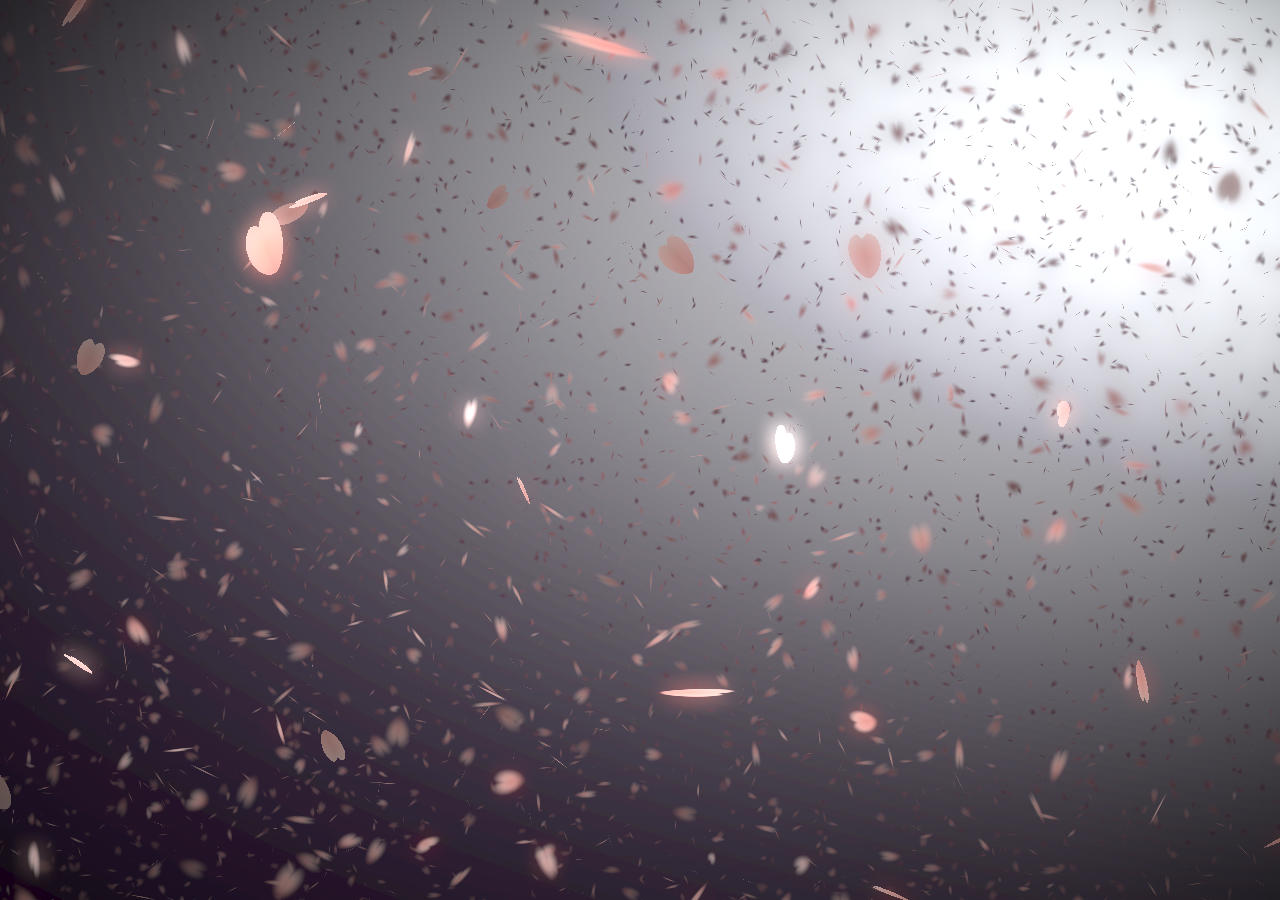
==== index.html @ 90382716 "Add files via upload" ====
<!DOCTYPE html><html><head><meta charset="utf-8"> 
  <title>残月引导页 - 我见云 心念你</title> 
  <meta name="description" content="那些暗潮汹涌的 见不得人的 无法诉之于口的才是我真正的生活|关键词：Suinian,Nianbroken"> 
  <meta http-equiv="content-language" content="zh-cn"> 
  <meta name="sogou_site_verification" content="rgnwSWoy6h"> 
  <link rel="shortcut icon" href="favicon.ico"> 
  <meta name="viewport" content="width=device-width, initial-scale=1, user-scalable=no"> 
  <link rel="stylesheet" href="css/main.css"> 
  <noscript> 
   <link rel="stylesheet" href="assets/css/noscript.css" /> 
  </noscript>
  <script>
(function(){
var el = document.createElement("script");
el.src = "https://sf1-scmcdn-tos.pstatp.com/goofy/ttzz/push.js?3846f0c304ef5ba1817ca3b258342c033d4d4550cb17d9e0633077dc90f34c9969f36dd6618d3cb6a237138e738e1fec1477cb16469bcbc8cbd5d5dc47b5e87a4332a3a32cfaf65052e08e6cdbac8463";
el.id = "ttzz";
var s = document.getElementsByTagName("script")[0];
s.parentNode.insertBefore(el, s);
})(window)
</script>
 </head> 
 <body class="is-preload"> 
  <!-- Wrapper --> 
  <div id="wrapper"> 
   <!-- Header --> 
   <header id="header"> 
    <div class="icon"> 
     <img src="img/icon-fa-gem.png" alt="残月引导页" title="残月个人引导页" class="logo"> 
    </div> 
    <div class="content"> 
     <div class="inner"> 
      <h1>残月引导页</h1> 
      <p>她只是途经我留下了星火&nbsp;而我却任凭它焚烧了我整个荒原</p>
     </div> 
    </div> 
    <nav> 
     <ul> 
      <li> <a target="_blank" href="/Tx">头像阁</a></li> 
      <li> <a target="_blank" href="/canyue">残月影视</a></li> 
      <li> <a target="_blank" href="/canyuejx">残月解析</a></li> 
      <li> <a target="_blank" href="/Yanhua">烟花模拟</a></li>
      <!--<li><a href="#elements">Elements</a></li>--> 
     </ul> 
    </nav> 
   </header> 
   <!-- Footer --> 
   <footer id="footer"> 
    <p class="copyright">您的IP：<script src="https://pv.sohu.com/cityjson?ie=utf-8"></script><script type="text/javascript">document.write(returnCitySN["cip"])</script></p> 
    <p class="copyright"><script>
		var mydate = new Date();
		document.writeln("Copyright&nbsp;&copy;&nbsp;2021 - "+mydate.getFullYear()+'&nbsp;残月引导页<br />All&nbsp;Rights&nbsp;Reserved');</script></p> 
	<p class="copyright">你在阳光下盛放 而我在阴郁的天空下自得其乐</p> 
    <p class="copyright"><script type="text/javascript">document.write(unescape("%3Cspan id='cnzz_stat_icon_1279894995'%3E%3C/span%3E%3Cscript src='https://s4.cnzz.com/z_stat.php%3Fid%3D1279894995' type='text/javascript'%3E%3C/script%3E"));</script></p>
    <p class="copyright"> <a target="_blank" href="https://qm.qq.com/cgi-bin/qm/qr?k=XfNLAc1YgfT_VcKbaPUrc5J4elTh4T1I&noverify=0"> <img src="img/qq.svg" width="30" alt="QQ" title="QQ">&nbsp;&nbsp;</a> <a target="_blank" href="1771245847@qq.com"> <img src="img/mail.svg" width="30" alt="Mail" title="Mail">&nbsp;&nbsp;</a> <a target="_blank" href="/img/wx.png"> <img src="img/money_receiving_QR_code.svg" width="30" alt="给我打钱" title="给我打钱">&nbsp;&nbsp;</a> <a target="_blank" href="https://github.com/1771245847"> <img src="img/github.svg" width="30" alt="Github" title="Github">&nbsp;&nbsp;</a></a> </p> 
   </footer> 
  </div> 
  <canvas id="sakura" style="z-index: 2;
    position: fixed;
    left: 0;
    top: 0;
    height: 100vh;
    width: 100vw;"> 
  </canvas> 
  <!-- BG --> 
  <!-- <div id="bg"> --> 
  <!-- Scripts --> 
  <script src="js/jquery.min.js"></script> 
  <script src="js/browser.min.js"></script> 
  <script src="js/breakpoints.min.js"></script> 
  <script src="js/util.js"></script> 
  <script src="js/main.js"></script> 
  <style>canvas { padding:0; margin:0; }</style> 
  <!-- sakura shader --> 
  <script id="sakura_point_vsh" type="x-shader/x_vertex">
uniform mat4 uProjection;
uniform mat4 uModelview;
uniform vec3 uResolution;
uniform vec3 uOffset;
uniform vec3 uDOF;  //x:focus distance, y:focus radius, z:max radius
uniform vec3 uFade; //x:start distance, y:half distance, z:near fade start

attribute vec3 aPosition;
attribute vec3 aEuler;
attribute vec2 aMisc; //x:size, y:fade

varying vec3 pposition;
varying float psize;
varying float palpha;
varying float pdist;

//varying mat3 rotMat;
varying vec3 normX;
varying vec3 normY;
varying vec3 normZ;
varying vec3 normal;

varying float diffuse;
varying float specular;
varying float rstop;
varying float distancefade;

void main(void) {
    // Projection is based on vertical angle
    vec4 pos = uModelview * vec4(aPosition + uOffset, 1.0);
    gl_Position = uProjection * pos;
    gl_PointSize = aMisc.x * uProjection[1][1] / -pos.z * uResolution.y * 0.5;
    
    pposition = pos.xyz;
    psize = aMisc.x;
    pdist = length(pos.xyz);
    palpha = smoothstep(0.0, 1.0, (pdist - 0.1) / uFade.z);
    
    vec3 elrsn = sin(aEuler);
    vec3 elrcs = cos(aEuler);
    mat3 rotx = mat3(
        1.0, 0.0, 0.0,
        0.0, elrcs.x, elrsn.x,
        0.0, -elrsn.x, elrcs.x
    );
    mat3 roty = mat3(
        elrcs.y, 0.0, -elrsn.y,
        0.0, 1.0, 0.0,
        elrsn.y, 0.0, elrcs.y
    );
    mat3 rotz = mat3(
        elrcs.z, elrsn.z, 0.0, 
        -elrsn.z, elrcs.z, 0.0,
        0.0, 0.0, 1.0
    );
    mat3 rotmat = rotx * roty * rotz;
    normal = rotmat[2];
    
    mat3 trrotm = mat3(
        rotmat[0][0], rotmat[1][0], rotmat[2][0],
        rotmat[0][1], rotmat[1][1], rotmat[2][1],
        rotmat[0][2], rotmat[1][2], rotmat[2][2]
    );
    normX = trrotm[0];
    normY = trrotm[1];
    normZ = trrotm[2];
    
    const vec3 lit = vec3(0.6917144638660746, 0.6917144638660746, -0.20751433915982237);
    
    float tmpdfs = dot(lit, normal);
    if(tmpdfs < 0.0) {
        normal = -normal;
        tmpdfs = dot(lit, normal);
    }
    diffuse = 0.4 + tmpdfs;
    
    vec3 eyev = normalize(-pos.xyz);
    if(dot(eyev, normal) > 0.0) {
        vec3 hv = normalize(eyev + lit);
        specular = pow(max(dot(hv, normal), 0.0), 20.0);
    }
    else {
        specular = 0.0;
    }
    
    rstop = clamp((abs(pdist - uDOF.x) - uDOF.y) / uDOF.z, 0.0, 1.0);
    rstop = pow(rstop, 0.5);
    //-0.69315 = ln(0.5)
    distancefade = min(1.0, exp((uFade.x - pdist) * 0.69315 / uFade.y));
}
</script> 
  <script id="sakura_point_fsh" type="x-shader/x_fragment">
#ifdef GL_ES
//precision mediump float;
precision highp float;
#endif

uniform vec3 uDOF;  //x:focus distance, y:focus radius, z:max radius
uniform vec3 uFade; //x:start distance, y:half distance, z:near fade start

const vec3 fadeCol = vec3(0.08, 0.03, 0.06);

varying vec3 pposition;
varying float psize;
varying float palpha;
varying float pdist;

//varying mat3 rotMat;
varying vec3 normX;
varying vec3 normY;
varying vec3 normZ;
varying vec3 normal;

varying float diffuse;
varying float specular;
varying float rstop;
varying float distancefade;

float ellipse(vec2 p, vec2 o, vec2 r) {
    vec2 lp = (p - o) / r;
    return length(lp) - 1.0;
}

void main(void) {
    vec3 p = vec3(gl_PointCoord - vec2(0.5, 0.5), 0.0) * 2.0;
    vec3 d = vec3(0.0, 0.0, -1.0);
    float nd = normZ.z; //dot(-normZ, d);
    if(abs(nd) < 0.0001) discard;
    
    float np = dot(normZ, p);
    vec3 tp = p + d * np / nd;
    vec2 coord = vec2(dot(normX, tp), dot(normY, tp));
    
    //angle = 15 degree
    const float flwrsn = 0.258819045102521;
    const float flwrcs = 0.965925826289068;
    mat2 flwrm = mat2(flwrcs, -flwrsn, flwrsn, flwrcs);
    vec2 flwrp = vec2(abs(coord.x), coord.y) * flwrm;
    
    float r;
    if(flwrp.x < 0.0) {
        r = ellipse(flwrp, vec2(0.065, 0.024) * 0.5, vec2(0.36, 0.96) * 0.5);
    }
    else {
        r = ellipse(flwrp, vec2(0.065, 0.024) * 0.5, vec2(0.58, 0.96) * 0.5);
    }
    
    if(r > rstop) discard;
    
    vec3 col = mix(vec3(1.0, 0.8, 0.75), vec3(1.0, 0.9, 0.87), r);
    float grady = mix(0.0, 1.0, pow(coord.y * 0.5 + 0.5, 0.35));
    col *= vec3(1.0, grady, grady);
    col *= mix(0.8, 1.0, pow(abs(coord.x), 0.3));
    col = col * diffuse + specular;
    
    col = mix(fadeCol, col, distancefade);
    
    float alpha = (rstop > 0.001)? (0.5 - r / (rstop * 2.0)) : 1.0;
    alpha = smoothstep(0.0, 1.0, alpha) * palpha;
    
    gl_FragColor = vec4(col * 0.5, alpha);
}
</script> 
  <!-- effects --> 
  <script id="fx_common_vsh" type="x-shader/x_vertex">
uniform vec3 uResolution;
attribute vec2 aPosition;

varying vec2 texCoord;
varying vec2 screenCoord;

void main(void) {
    gl_Position = vec4(aPosition, 0.0, 1.0);
    texCoord = aPosition.xy * 0.5 + vec2(0.5, 0.5);
    screenCoord = aPosition.xy * vec2(uResolution.z, 1.0);
}
</script> 
  <script id="bg_fsh" type="x-shader/x_fragment">
#ifdef GL_ES
//precision mediump float;
precision highp float;
#endif

uniform vec2 uTimes;

varying vec2 texCoord;
varying vec2 screenCoord;

void main(void) {
    vec3 col;
    float c;
    vec2 tmpv = texCoord * vec2(0.8, 1.0) - vec2(0.95, 1.0);
    c = exp(-pow(length(tmpv) * 1.8, 2.0));
    col = mix(vec3(0.02, 0.0, 0.03), vec3(0.96, 0.98, 1.0) * 1.5, c);
    gl_FragColor = vec4(col * 0.5, 1.0);
}
</script> 
  <script id="fx_brightbuf_fsh" type="x-shader/x_fragment">
#ifdef GL_ES
//precision mediump float;
precision highp float;
#endif
uniform sampler2D uSrc;
uniform vec2 uDelta;

varying vec2 texCoord;
varying vec2 screenCoord;

void main(void) {
    vec4 col = texture2D(uSrc, texCoord);
    gl_FragColor = vec4(col.rgb * 2.0 - vec3(0.5), 1.0);
}
</script> 
  <script id="fx_dirblur_r4_fsh" type="x-shader/x_fragment">
#ifdef GL_ES
//precision mediump float;
precision highp float;
#endif
uniform sampler2D uSrc;
uniform vec2 uDelta;
uniform vec4 uBlurDir; //dir(x, y), stride(z, w)

varying vec2 texCoord;
varying vec2 screenCoord;

void main(void) {
    vec4 col = texture2D(uSrc, texCoord);
    col = col + texture2D(uSrc, texCoord + uBlurDir.xy * uDelta);
    col = col + texture2D(uSrc, texCoord - uBlurDir.xy * uDelta);
    col = col + texture2D(uSrc, texCoord + (uBlurDir.xy + uBlurDir.zw) * uDelta);
    col = col + texture2D(uSrc, texCoord - (uBlurDir.xy + uBlurDir.zw) * uDelta);
    gl_FragColor = col / 5.0;
}
</script> 
  <!-- effect fragment shader template --> 
  <script id="fx_common_fsh" type="x-shader/x_fragment">
#ifdef GL_ES
//precision mediump float;
precision highp float;
#endif
uniform sampler2D uSrc;
uniform vec2 uDelta;

varying vec2 texCoord;
varying vec2 screenCoord;

void main(void) {
    gl_FragColor = texture2D(uSrc, texCoord);
}
</script> 
  <!-- post processing --> 
  <script id="pp_final_vsh" type="x-shader/x_vertex">
uniform vec3 uResolution;
attribute vec2 aPosition;
varying vec2 texCoord;
varying vec2 screenCoord;
void main(void) {
    gl_Position = vec4(aPosition, 0.0, 1.0);
    texCoord = aPosition.xy * 0.5 + vec2(0.5, 0.5);
    screenCoord = aPosition.xy * vec2(uResolution.z, 1.0);
}
</script> 
  <script id="pp_final_fsh" type="x-shader/x_fragment">
#ifdef GL_ES
//precision mediump float;
precision highp float;
#endif
uniform sampler2D uSrc;
uniform sampler2D uBloom;
uniform vec2 uDelta;
varying vec2 texCoord;
varying vec2 screenCoord;
void main(void) {
    vec4 srccol = texture2D(uSrc, texCoord) * 2.0;
    vec4 bloomcol = texture2D(uBloom, texCoord);
    vec4 col;
    col = srccol + bloomcol * (vec4(1.0) + srccol);
    col *= smoothstep(1.0, 0.0, pow(length((texCoord - vec2(0.5)) * 2.0), 1.2) * 0.5);
    col = pow(col, vec4(0.45454545454545)); //(1.0 / 2.2)
    
    gl_FragColor = vec4(col.rgb, 1.0);
    gl_FragColor.a = 1.0;
}
</script> 
  <script>
// Utilities
var Vector3 = {};
var Matrix44 = {};
Vector3.create = function(x, y, z) {
    return {'x':x, 'y':y, 'z':z};
};
Vector3.dot = function (v0, v1) {
    return v0.x * v1.x + v0.y * v1.y + v0.z * v1.z;
};
Vector3.cross = function (v, v0, v1) {
    v.x = v0.y * v1.z - v0.z * v1.y;
    v.y = v0.z * v1.x - v0.x * v1.z;
    v.z = v0.x * v1.y - v0.y * v1.x;
};
Vector3.normalize = function (v) {
    var l = v.x * v.x + v.y * v.y + v.z * v.z;
    if(l > 0.00001) {
        l = 1.0 / Math.sqrt(l);
        v.x *= l;
        v.y *= l;
        v.z *= l;
    }
};
Vector3.arrayForm = function(v) {
    if(v.array) {
        v.array[0] = v.x;
        v.array[1] = v.y;
        v.array[2] = v.z;
    }
    else {
        v.array = new Float32Array([v.x, v.y, v.z]);
    }
    return v.array;
};
Matrix44.createIdentity = function () {
    return new Float32Array([1.0, 0.0, 0.0, 0.0, 0.0, 1.0, 0.0, 0.0, 0.0, 0.0, 1.0, 0.0, 0.0, 0.0, 0.0, 1.0]);
};
Matrix44.loadProjection = function (m, aspect, vdeg, near, far) {
    var h = near * Math.tan(vdeg * Math.PI / 180.0 * 0.5) * 2.0;
    var w = h * aspect;
    
    m[0] = 2.0 * near / w;
    m[1] = 0.0;
    m[2] = 0.0;
    m[3] = 0.0;
    
    m[4] = 0.0;
    m[5] = 2.0 * near / h;
    m[6] = 0.0;
    m[7] = 0.0;
    
    m[8] = 0.0;
    m[9] = 0.0;
    m[10] = -(far + near) / (far - near);
    m[11] = -1.0;
    
    m[12] = 0.0;
    m[13] = 0.0;
    m[14] = -2.0 * far * near / (far - near);
    m[15] = 0.0;
};
Matrix44.loadLookAt = function (m, vpos, vlook, vup) {
    var frontv = Vector3.create(vpos.x - vlook.x, vpos.y - vlook.y, vpos.z - vlook.z);
    Vector3.normalize(frontv);
    var sidev = Vector3.create(1.0, 0.0, 0.0);
    Vector3.cross(sidev, vup, frontv);
    Vector3.normalize(sidev);
    var topv = Vector3.create(1.0, 0.0, 0.0);
    Vector3.cross(topv, frontv, sidev);
    Vector3.normalize(topv);
    
    m[0] = sidev.x;
    m[1] = topv.x;
    m[2] = frontv.x;
    m[3] = 0.0;
    
    m[4] = sidev.y;
    m[5] = topv.y;
    m[6] = frontv.y;
    m[7] = 0.0;
    
    m[8] = sidev.z;
    m[9] = topv.z;
    m[10] = frontv.z;
    m[11] = 0.0;
    
    m[12] = -(vpos.x * m[0] + vpos.y * m[4] + vpos.z * m[8]);
    m[13] = -(vpos.x * m[1] + vpos.y * m[5] + vpos.z * m[9]);
    m[14] = -(vpos.x * m[2] + vpos.y * m[6] + vpos.z * m[10]);
    m[15] = 1.0;
};

//
var timeInfo = {
    'start':0, 'prev':0, // Date
    'delta':0, 'elapsed':0 // Number(sec)
};

//
var gl;
var renderSpec = {
    'width':0,
    'height':0,
    'aspect':1,
    'array':new Float32Array(3),
    'halfWidth':0,
    'halfHeight':0,
    'halfArray':new Float32Array(3)
    // and some render targets. see setViewport()
};
renderSpec.setSize = function(w, h) {
    renderSpec.width = w;
    renderSpec.height = h;
    renderSpec.aspect = renderSpec.width / renderSpec.height;
    renderSpec.array[0] = renderSpec.width;
    renderSpec.array[1] = renderSpec.height;
    renderSpec.array[2] = renderSpec.aspect;
    
    renderSpec.halfWidth = Math.floor(w / 2);
    renderSpec.halfHeight = Math.floor(h / 2);
    renderSpec.halfArray[0] = renderSpec.halfWidth;
    renderSpec.halfArray[1] = renderSpec.halfHeight;
    renderSpec.halfArray[2] = renderSpec.halfWidth / renderSpec.halfHeight;
};

function deleteRenderTarget(rt) {
    gl.deleteFramebuffer(rt.frameBuffer);
    gl.deleteRenderbuffer(rt.renderBuffer);
    gl.deleteTexture(rt.texture);
}

function createRenderTarget(w, h) {
    var ret = {
        'width':w,
        'height':h,
        'sizeArray':new Float32Array([w, h, w / h]),
        'dtxArray':new Float32Array([1.0 / w, 1.0 / h])
    };
    ret.frameBuffer = gl.createFramebuffer();
    ret.renderBuffer = gl.createRenderbuffer();
    ret.texture = gl.createTexture();
    
    gl.bindTexture(gl.TEXTURE_2D, ret.texture);
    gl.texImage2D(gl.TEXTURE_2D, 0, gl.RGBA, w, h, 0, gl.RGBA, gl.UNSIGNED_BYTE, null);
    gl.texParameteri(gl.TEXTURE_2D, gl.TEXTURE_WRAP_S, gl.CLAMP_TO_EDGE);
    gl.texParameteri(gl.TEXTURE_2D, gl.TEXTURE_WRAP_T, gl.CLAMP_TO_EDGE);
    gl.texParameteri(gl.TEXTURE_2D, gl.TEXTURE_MAG_FILTER, gl.LINEAR);
    gl.texParameteri(gl.TEXTURE_2D, gl.TEXTURE_MIN_FILTER, gl.LINEAR);
    
    gl.bindFramebuffer(gl.FRAMEBUFFER, ret.frameBuffer);
    gl.framebufferTexture2D(gl.FRAMEBUFFER, gl.COLOR_ATTACHMENT0, gl.TEXTURE_2D, ret.texture, 0);
    
    gl.bindRenderbuffer(gl.RENDERBUFFER, ret.renderBuffer);
    gl.renderbufferStorage(gl.RENDERBUFFER, gl.DEPTH_COMPONENT16, w, h);
    gl.framebufferRenderbuffer(gl.FRAMEBUFFER, gl.DEPTH_ATTACHMENT, gl.RENDERBUFFER, ret.renderBuffer);
    
    gl.bindTexture(gl.TEXTURE_2D, null);
    gl.bindRenderbuffer(gl.RENDERBUFFER, null);
    gl.bindFramebuffer(gl.FRAMEBUFFER, null);
    
    return ret;
}

function compileShader(shtype, shsrc) {
	var retsh = gl.createShader(shtype);
	
	gl.shaderSource(retsh, shsrc);
	gl.compileShader(retsh);
	
	if(!gl.getShaderParameter(retsh, gl.COMPILE_STATUS)) {
		var errlog = gl.getShaderInfoLog(retsh);
		gl.deleteShader(retsh);
		console.error(errlog);
		return null;
	}
	return retsh;
}

function createShader(vtxsrc, frgsrc, uniformlist, attrlist) {
    var vsh = compileShader(gl.VERTEX_SHADER, vtxsrc);
    var fsh = compileShader(gl.FRAGMENT_SHADER, frgsrc);
    
    if(vsh == null || fsh == null) {
        return null;
    }
    
    var prog = gl.createProgram();
    gl.attachShader(prog, vsh);
    gl.attachShader(prog, fsh);
    
    gl.deleteShader(vsh);
    gl.deleteShader(fsh);
    
    gl.linkProgram(prog);
    if (!gl.getProgramParameter(prog, gl.LINK_STATUS)) {
        var errlog = gl.getProgramInfoLog(prog);
        console.error(errlog);
        return null;
    }
    
    if(uniformlist) {
        prog.uniforms = {};
        for(var i = 0; i < uniformlist.length; i++) {
            prog.uniforms[uniformlist[i]] = gl.getUniformLocation(prog, uniformlist[i]);
        }
    }
    
    if(attrlist) {
        prog.attributes = {};
        for(var i = 0; i < attrlist.length; i++) {
            var attr = attrlist[i];
            prog.attributes[attr] = gl.getAttribLocation(prog, attr);
        }
    }
    
    return prog;
}

function useShader(prog) {
    gl.useProgram(prog);
    for(var attr in prog.attributes) {
        gl.enableVertexAttribArray(prog.attributes[attr]);;
    }
}

function unuseShader(prog) {
    for(var attr in prog.attributes) {
        gl.disableVertexAttribArray(prog.attributes[attr]);;
    }
    gl.useProgram(null);
}

/////
var projection = {
    'angle':60,
    'nearfar':new Float32Array([0.1, 100.0]),
    'matrix':Matrix44.createIdentity()
};
var camera = {
    'position':Vector3.create(0, 0, 100),
    'lookat':Vector3.create(0, 0, 0),
    'up':Vector3.create(0, 1, 0),
    'dof':Vector3.create(10.0, 4.0, 8.0),
    'matrix':Matrix44.createIdentity()
};

var pointFlower = {};
var meshFlower = {};
var sceneStandBy = false;

var BlossomParticle = function () {
    this.velocity = new Array(3);
    this.rotation = new Array(3);
    this.position = new Array(3);
    this.euler = new Array(3);
    this.size = 1.0;
    this.alpha = 1.0;
    this.zkey = 0.0;
};

BlossomParticle.prototype.setVelocity = function (vx, vy, vz) {
    this.velocity[0] = vx;
    this.velocity[1] = vy;
    this.velocity[2] = vz;
};

BlossomParticle.prototype.setRotation = function (rx, ry, rz) {
    this.rotation[0] = rx;
    this.rotation[1] = ry;
    this.rotation[2] = rz;
};

BlossomParticle.prototype.setPosition = function (nx, ny, nz) {
    this.position[0] = nx;
    this.position[1] = ny;
    this.position[2] = nz;
};

BlossomParticle.prototype.setEulerAngles = function (rx, ry, rz) {
    this.euler[0] = rx;
    this.euler[1] = ry;
    this.euler[2] = rz;
};

BlossomParticle.prototype.setSize = function (s) {
    this.size = s;
};

BlossomParticle.prototype.update = function (dt, et) {
    this.position[0] += this.velocity[0] * dt;
    this.position[1] += this.velocity[1] * dt;
    this.position[2] += this.velocity[2] * dt;
    
    this.euler[0] += this.rotation[0] * dt;
    this.euler[1] += this.rotation[1] * dt;
    this.euler[2] += this.rotation[2] * dt;
};

function createPointFlowers() {
    // get point sizes
    var prm = gl.getParameter(gl.ALIASED_POINT_SIZE_RANGE);
    renderSpec.pointSize = {'min':prm[0], 'max':prm[1]};
    
    var vtxsrc = document.getElementById("sakura_point_vsh").textContent;
    var frgsrc = document.getElementById("sakura_point_fsh").textContent;
    
    pointFlower.program = createShader(
        vtxsrc, frgsrc,
        ['uProjection', 'uModelview', 'uResolution', 'uOffset', 'uDOF', 'uFade'],
        ['aPosition', 'aEuler', 'aMisc']
    );
    
    useShader(pointFlower.program);
    pointFlower.offset = new Float32Array([0.0, 0.0, 0.0]);
    pointFlower.fader = Vector3.create(0.0, 10.0, 0.0);
    
    // paramerters: velocity[3], rotate[3]
    pointFlower.numFlowers = 1600;
    pointFlower.particles = new Array(pointFlower.numFlowers);
    // vertex attributes {position[3], euler_xyz[3], size[1]}
    pointFlower.dataArray = new Float32Array(pointFlower.numFlowers * (3 + 3 + 2));
    pointFlower.positionArrayOffset = 0;
    pointFlower.eulerArrayOffset = pointFlower.numFlowers * 3;
    pointFlower.miscArrayOffset = pointFlower.numFlowers * 6;
    
    pointFlower.buffer = gl.createBuffer();
    gl.bindBuffer(gl.ARRAY_BUFFER, pointFlower.buffer);
    gl.bufferData(gl.ARRAY_BUFFER, pointFlower.dataArray, gl.DYNAMIC_DRAW);
    gl.bindBuffer(gl.ARRAY_BUFFER, null);
    
    unuseShader(pointFlower.program);
    
    for(var i = 0; i < pointFlower.numFlowers; i++) {
        pointFlower.particles[i] = new BlossomParticle();
    }
}

function initPointFlowers() {
    //area
    pointFlower.area = Vector3.create(20.0, 20.0, 20.0);
    pointFlower.area.x = pointFlower.area.y * renderSpec.aspect;
    
    pointFlower.fader.x = 10.0; //env fade start
    pointFlower.fader.y = pointFlower.area.z; //env fade half
    pointFlower.fader.z = 0.1;  //near fade start
    
    //particles
    var PI2 = Math.PI * 2.0;
    var tmpv3 = Vector3.create(0, 0, 0);
    var tmpv = 0;
    var symmetryrand = function() {return (Math.random() * 2.0 - 1.0);};
    for(var i = 0; i < pointFlower.numFlowers; i++) {
        var tmpprtcl = pointFlower.particles[i];
        
        //velocity
        tmpv3.x = symmetryrand() * 0.3 + 0.8;
        tmpv3.y = symmetryrand() * 0.2 - 1.0;
        tmpv3.z = symmetryrand() * 0.3 + 0.5;
        Vector3.normalize(tmpv3);
        tmpv = 2.0 + Math.random() * 1.0;
        tmpprtcl.setVelocity(tmpv3.x * tmpv, tmpv3.y * tmpv, tmpv3.z * tmpv);
        
        //rotation
        tmpprtcl.setRotation(
            symmetryrand() * PI2 * 0.5,
            symmetryrand() * PI2 * 0.5,
            symmetryrand() * PI2 * 0.5
        );
        
        //position
        tmpprtcl.setPosition(
            symmetryrand() * pointFlower.area.x,
            symmetryrand() * pointFlower.area.y,
            symmetryrand() * pointFlower.area.z
        );
        
        //euler
        tmpprtcl.setEulerAngles(
            Math.random() * Math.PI * 2.0,
            Math.random() * Math.PI * 2.0,
            Math.random() * Math.PI * 2.0
        );
        
        //size
        tmpprtcl.setSize(0.9 + Math.random() * 0.1);
    }
}

function renderPointFlowers() {
    //update
    var PI2 = Math.PI * 2.0;
    var limit = [pointFlower.area.x, pointFlower.area.y, pointFlower.area.z];
    var repeatPos = function (prt, cmp, limit) {
        if(Math.abs(prt.position[cmp]) - prt.size * 0.5 > limit) {
            //out of area
            if(prt.position[cmp] > 0) {
                prt.position[cmp] -= limit * 2.0;
            }
            else {
                prt.position[cmp] += limit * 2.0;
            }
        }
    };
    var repeatEuler = function (prt, cmp) {
        prt.euler[cmp] = prt.euler[cmp] % PI2;
        if(prt.euler[cmp] < 0.0) {
            prt.euler[cmp] += PI2;
        }
    };
    
    for(var i = 0; i < pointFlower.numFlowers; i++) {
        var prtcl = pointFlower.particles[i];
        prtcl.update(timeInfo.delta, timeInfo.elapsed);
        repeatPos(prtcl, 0, pointFlower.area.x);
        repeatPos(prtcl, 1, pointFlower.area.y);
        repeatPos(prtcl, 2, pointFlower.area.z);
        repeatEuler(prtcl, 0);
        repeatEuler(prtcl, 1);
        repeatEuler(prtcl, 2);
        
        prtcl.alpha = 1.0;//(pointFlower.area.z - prtcl.position[2]) * 0.5;
        
        prtcl.zkey = (camera.matrix[2] * prtcl.position[0]
                    + camera.matrix[6] * prtcl.position[1]
                    + camera.matrix[10] * prtcl.position[2]
                    + camera.matrix[14]);
    }
    
    // sort
    pointFlower.particles.sort(function(p0, p1){return p0.zkey - p1.zkey;});
    
    // update data
    var ipos = pointFlower.positionArrayOffset;
    var ieuler = pointFlower.eulerArrayOffset;
    var imisc = pointFlower.miscArrayOffset;
    for(var i = 0; i < pointFlower.numFlowers; i++) {
        var prtcl = pointFlower.particles[i];
        pointFlower.dataArray[ipos] = prtcl.position[0];
        pointFlower.dataArray[ipos + 1] = prtcl.position[1];
        pointFlower.dataArray[ipos + 2] = prtcl.position[2];
        ipos += 3;
        pointFlower.dataArray[ieuler] = prtcl.euler[0];
        pointFlower.dataArray[ieuler + 1] = prtcl.euler[1];
        pointFlower.dataArray[ieuler + 2] = prtcl.euler[2];
        ieuler += 3;
        pointFlower.dataArray[imisc] = prtcl.size;
        pointFlower.dataArray[imisc + 1] = prtcl.alpha;
        imisc += 2;
    }
    
    //draw
    gl.enable(gl.BLEND);
    //gl.disable(gl.DEPTH_TEST);
    gl.blendFunc(gl.SRC_ALPHA, gl.ONE_MINUS_SRC_ALPHA);
    
    var prog = pointFlower.program;
    useShader(prog);
    
    gl.uniformMatrix4fv(prog.uniforms.uProjection, false, projection.matrix);
    gl.uniformMatrix4fv(prog.uniforms.uModelview, false, camera.matrix);
    gl.uniform3fv(prog.uniforms.uResolution, renderSpec.array);
    gl.uniform3fv(prog.uniforms.uDOF, Vector3.arrayForm(camera.dof));
    gl.uniform3fv(prog.uniforms.uFade, Vector3.arrayForm(pointFlower.fader));
    
    gl.bindBuffer(gl.ARRAY_BUFFER, pointFlower.buffer);
    gl.bufferData(gl.ARRAY_BUFFER, pointFlower.dataArray, gl.DYNAMIC_DRAW);
    
    gl.vertexAttribPointer(prog.attributes.aPosition, 3, gl.FLOAT, false, 0, pointFlower.positionArrayOffset * Float32Array.BYTES_PER_ELEMENT);
    gl.vertexAttribPointer(prog.attributes.aEuler, 3, gl.FLOAT, false, 0, pointFlower.eulerArrayOffset * Float32Array.BYTES_PER_ELEMENT);
    gl.vertexAttribPointer(prog.attributes.aMisc, 2, gl.FLOAT, false, 0, pointFlower.miscArrayOffset * Float32Array.BYTES_PER_ELEMENT);
    
    // doubler
    for(var i = 1; i < 2; i++) {
        var zpos = i * -2.0;
        pointFlower.offset[0] = pointFlower.area.x * -1.0;
        pointFlower.offset[1] = pointFlower.area.y * -1.0;
        pointFlower.offset[2] = pointFlower.area.z * zpos;
        gl.uniform3fv(prog.uniforms.uOffset, pointFlower.offset);
        gl.drawArrays(gl.POINT, 0, pointFlower.numFlowers);
        
        pointFlower.offset[0] = pointFlower.area.x * -1.0;
        pointFlower.offset[1] = pointFlower.area.y *  1.0;
        pointFlower.offset[2] = pointFlower.area.z * zpos;
        gl.uniform3fv(prog.uniforms.uOffset, pointFlower.offset);
        gl.drawArrays(gl.POINT, 0, pointFlower.numFlowers);
        
        pointFlower.offset[0] = pointFlower.area.x *  1.0;
        pointFlower.offset[1] = pointFlower.area.y * -1.0;
        pointFlower.offset[2] = pointFlower.area.z * zpos;
        gl.uniform3fv(prog.uniforms.uOffset, pointFlower.offset);
        gl.drawArrays(gl.POINT, 0, pointFlower.numFlowers);
        
        pointFlower.offset[0] = pointFlower.area.x *  1.0;
        pointFlower.offset[1] = pointFlower.area.y *  1.0;
        pointFlower.offset[2] = pointFlower.area.z * zpos;
        gl.uniform3fv(prog.uniforms.uOffset, pointFlower.offset);
        gl.drawArrays(gl.POINT, 0, pointFlower.numFlowers);
    }
    
    //main
    pointFlower.offset[0] = 0.0;
    pointFlower.offset[1] = 0.0;
    pointFlower.offset[2] = 0.0;
    gl.uniform3fv(prog.uniforms.uOffset, pointFlower.offset);
    gl.drawArrays(gl.POINT, 0, pointFlower.numFlowers);
    
    gl.bindBuffer(gl.ARRAY_BUFFER, null);
    unuseShader(prog);
    
    gl.enable(gl.DEPTH_TEST);
    gl.disable(gl.BLEND);
}

// effects
//common util
function createEffectProgram(vtxsrc, frgsrc, exunifs, exattrs) {
    var ret = {};
    var unifs = ['uResolution', 'uSrc', 'uDelta'];
    if(exunifs) {
        unifs = unifs.concat(exunifs);
    }
    var attrs = ['aPosition'];
    if(exattrs) {
        attrs = attrs.concat(exattrs);
    }
    
    ret.program = createShader(vtxsrc, frgsrc, unifs, attrs);
    useShader(ret.program);
    
    ret.dataArray = new Float32Array([
        -1.0, -1.0,
         1.0, -1.0,
        -1.0,  1.0,
         1.0,  1.0
    ]);
    ret.buffer = gl.createBuffer();
    gl.bindBuffer(gl.ARRAY_BUFFER, ret.buffer);
    gl.bufferData(gl.ARRAY_BUFFER, ret.dataArray, gl.STATIC_DRAW);
    
    gl.bindBuffer(gl.ARRAY_BUFFER, null);
    unuseShader(ret.program);
    
    return ret;
}

// basic usage
// useEffect(prog, srctex({'texture':texid, 'dtxArray':(f32)[dtx, dty]})); //basic initialize
// gl.uniform**(...); //additional uniforms
// drawEffect()
// unuseEffect(prog)
// TEXTURE0 makes src
function useEffect(fxobj, srctex) {
    var prog = fxobj.program;
    useShader(prog);
    gl.uniform3fv(prog.uniforms.uResolution, renderSpec.array);
    
    if(srctex != null) {
        gl.uniform2fv(prog.uniforms.uDelta, srctex.dtxArray);
        gl.uniform1i(prog.uniforms.uSrc, 0);
        
        gl.activeTexture(gl.TEXTURE0);
        gl.bindTexture(gl.TEXTURE_2D, srctex.texture);
    }
}
function drawEffect(fxobj) {
    gl.bindBuffer(gl.ARRAY_BUFFER, fxobj.buffer);
    gl.vertexAttribPointer(fxobj.program.attributes.aPosition, 2, gl.FLOAT, false, 0, 0);
    gl.drawArrays(gl.TRIANGLE_STRIP, 0, 4);
}
function unuseEffect(fxobj) {
    unuseShader(fxobj.program);
}

var effectLib = {};
function createEffectLib() {
    
    var vtxsrc, frgsrc;
    //common
    var cmnvtxsrc = document.getElementById("fx_common_vsh").textContent;
    
    //background
    frgsrc = document.getElementById("bg_fsh").textContent;
    effectLib.sceneBg = createEffectProgram(cmnvtxsrc, frgsrc, ['uTimes'], null);
    
    // make brightpixels buffer
    frgsrc = document.getElementById("fx_brightbuf_fsh").textContent;
    effectLib.mkBrightBuf = createEffectProgram(cmnvtxsrc, frgsrc, null, null);
    
    // direction blur
    frgsrc = document.getElementById("fx_dirblur_r4_fsh").textContent;
    effectLib.dirBlur = createEffectProgram(cmnvtxsrc, frgsrc, ['uBlurDir'], null);
    
    //final composite
    vtxsrc = document.getElementById("pp_final_vsh").textContent;
    frgsrc = document.getElementById("pp_final_fsh").textContent;
    effectLib.finalComp = createEffectProgram(vtxsrc, frgsrc, ['uBloom'], null);
}

// background
function createBackground() {
    //console.log("create background");
}
function initBackground() {
    //console.log("init background");
}
function renderBackground() {
    gl.disable(gl.DEPTH_TEST);
    
    useEffect(effectLib.sceneBg, null);
    gl.uniform2f(effectLib.sceneBg.program.uniforms.uTimes, timeInfo.elapsed, timeInfo.delta);
    drawEffect(effectLib.sceneBg);
    unuseEffect(effectLib.sceneBg);
    
    gl.enable(gl.DEPTH_TEST);
}

// post process
var postProcess = {};
function createPostProcess() {
    //console.log("create post process");
}
function initPostProcess() {
    //console.log("init post process");
}

function renderPostProcess() {
    gl.enable(gl.TEXTURE_2D);
    gl.disable(gl.DEPTH_TEST);
    var bindRT = function (rt, isclear) {
        gl.bindFramebuffer(gl.FRAMEBUFFER, rt.frameBuffer);
        gl.viewport(0, 0, rt.width, rt.height);
        if(isclear) {
            gl.clearColor(0, 0, 0, 0);
            gl.clear(gl.COLOR_BUFFER_BIT | gl.DEPTH_BUFFER_BIT);
        }
    };
    
    //make bright buff
    bindRT(renderSpec.wHalfRT0, true);
    useEffect(effectLib.mkBrightBuf, renderSpec.mainRT);
    drawEffect(effectLib.mkBrightBuf);
    unuseEffect(effectLib.mkBrightBuf);
    
    // make bloom
    for(var i = 0; i < 2; i++) {
        var p = 1.5 + 1 * i;
        var s = 2.0 + 1 * i;
        bindRT(renderSpec.wHalfRT1, true);
        useEffect(effectLib.dirBlur, renderSpec.wHalfRT0);
        gl.uniform4f(effectLib.dirBlur.program.uniforms.uBlurDir, p, 0.0, s, 0.0);
        drawEffect(effectLib.dirBlur);
        unuseEffect(effectLib.dirBlur);
        
        bindRT(renderSpec.wHalfRT0, true);
        useEffect(effectLib.dirBlur, renderSpec.wHalfRT1);
        gl.uniform4f(effectLib.dirBlur.program.uniforms.uBlurDir, 0.0, p, 0.0, s);
        drawEffect(effectLib.dirBlur);
        unuseEffect(effectLib.dirBlur);
    }
    
    //display
    gl.bindFramebuffer(gl.FRAMEBUFFER, null);
    gl.viewport(0, 0, renderSpec.width, renderSpec.height);
    gl.clear(gl.COLOR_BUFFER_BIT | gl.DEPTH_BUFFER_BIT);
    
    useEffect(effectLib.finalComp, renderSpec.mainRT);
    gl.uniform1i(effectLib.finalComp.program.uniforms.uBloom, 1);
    gl.activeTexture(gl.TEXTURE1);
    gl.bindTexture(gl.TEXTURE_2D, renderSpec.wHalfRT0.texture);
    drawEffect(effectLib.finalComp);
    unuseEffect(effectLib.finalComp);
    
    gl.enable(gl.DEPTH_TEST);
}

/////
var SceneEnv = {};
function createScene() {
    createEffectLib();
    createBackground();
    createPointFlowers();
    createPostProcess();
    sceneStandBy = true;
}

function initScene() {
    initBackground();
    initPointFlowers();
    initPostProcess();
    
    //camera.position.z = 17.320508;
    camera.position.z = pointFlower.area.z + projection.nearfar[0];
    projection.angle = Math.atan2(pointFlower.area.y, camera.position.z + pointFlower.area.z) * 180.0 / Math.PI * 2.0;
    Matrix44.loadProjection(projection.matrix, renderSpec.aspect, projection.angle, projection.nearfar[0], projection.nearfar[1]);
}

function renderScene() {
    //draw
    Matrix44.loadLookAt(camera.matrix, camera.position, camera.lookat, camera.up);
    
    gl.enable(gl.DEPTH_TEST);
    
    //gl.bindFramebuffer(gl.FRAMEBUFFER, null);
    gl.bindFramebuffer(gl.FRAMEBUFFER, renderSpec.mainRT.frameBuffer);
    gl.viewport(0, 0, renderSpec.mainRT.width, renderSpec.mainRT.height);
    gl.clearColor(0.005, 0, 0.05, 0);
    gl.clear(gl.COLOR_BUFFER_BIT | gl.DEPTH_BUFFER_BIT);
    
    renderBackground();
    renderPointFlowers();
    renderPostProcess();
}

/////
function onResize(e) {
    makeCanvasFullScreen(document.getElementById("sakura"));
    setViewports();
    if(sceneStandBy) {
        initScene();
    }
}

function setViewports() {
    renderSpec.setSize(gl.canvas.width, gl.canvas.height);
    
    gl.clearColor(0.2, 0.2, 0.5, 1.0);
    gl.viewport(0, 0, renderSpec.width, renderSpec.height);
    
    var rtfunc = function (rtname, rtw, rth) {
        var rt = renderSpec[rtname];
        if(rt) deleteRenderTarget(rt);
        renderSpec[rtname] = createRenderTarget(rtw, rth);
    };
    rtfunc('mainRT', renderSpec.width, renderSpec.height);
    rtfunc('wFullRT0', renderSpec.width, renderSpec.height);
    rtfunc('wFullRT1', renderSpec.width, renderSpec.height);
    rtfunc('wHalfRT0', renderSpec.halfWidth, renderSpec.halfHeight);
    rtfunc('wHalfRT1', renderSpec.halfWidth, renderSpec.halfHeight);
}

function render() {
    renderScene();
}

var animating = true;
function toggleAnimation(elm) {
    animating ^= true;
    if(animating) animate();
    if(elm) {
        elm.innerHTML = animating? "Stop":"Start";
    }
}

function stepAnimation() {
    if(!animating) animate();
}

function animate() {
    var curdate = new Date();
    timeInfo.elapsed = (curdate - timeInfo.start) / 1000.0;
    timeInfo.delta = (curdate - timeInfo.prev) / 1000.0;
    timeInfo.prev = curdate;
    
    if(animating) requestAnimationFrame(animate);
    render();
}

function makeCanvasFullScreen(canvas) {
    var b = document.body;
	var d = document.documentElement;
	fullw = Math.max(b.clientWidth , b.scrollWidth, d.scrollWidth, d.clientWidth);
	fullh = Math.max(b.clientHeight , b.scrollHeight, d.scrollHeight, d.clientHeight);
	canvas.width = fullw;
	canvas.height = fullh;
}

window.addEventListener('load', function(e) {
    var canvas = document.getElementById("sakura");
    try {
        makeCanvasFullScreen(canvas);
        gl = canvas.getContext('experimental-webgl');
    } catch(e) {
        alert("WebGL not supported." + e);
        console.error(e);
        return;
    }
    
    window.addEventListener('resize', onResize);
    
    setViewports();
    createScene();
    initScene();
    
    timeInfo.start = new Date();
    timeInfo.prev = timeInfo.start;
    animate();
});

//set window.requestAnimationFrame
(function (w, r) {
    w['r'+r] = w['r'+r] || w['webkitR'+r] || w['mozR'+r] || w['msR'+r] || w['oR'+r] || function(c){ w.setTimeout(c, 1000 / 60); };
})(window, 'equestAnimationFrame');
</script>  
 
</body></html>
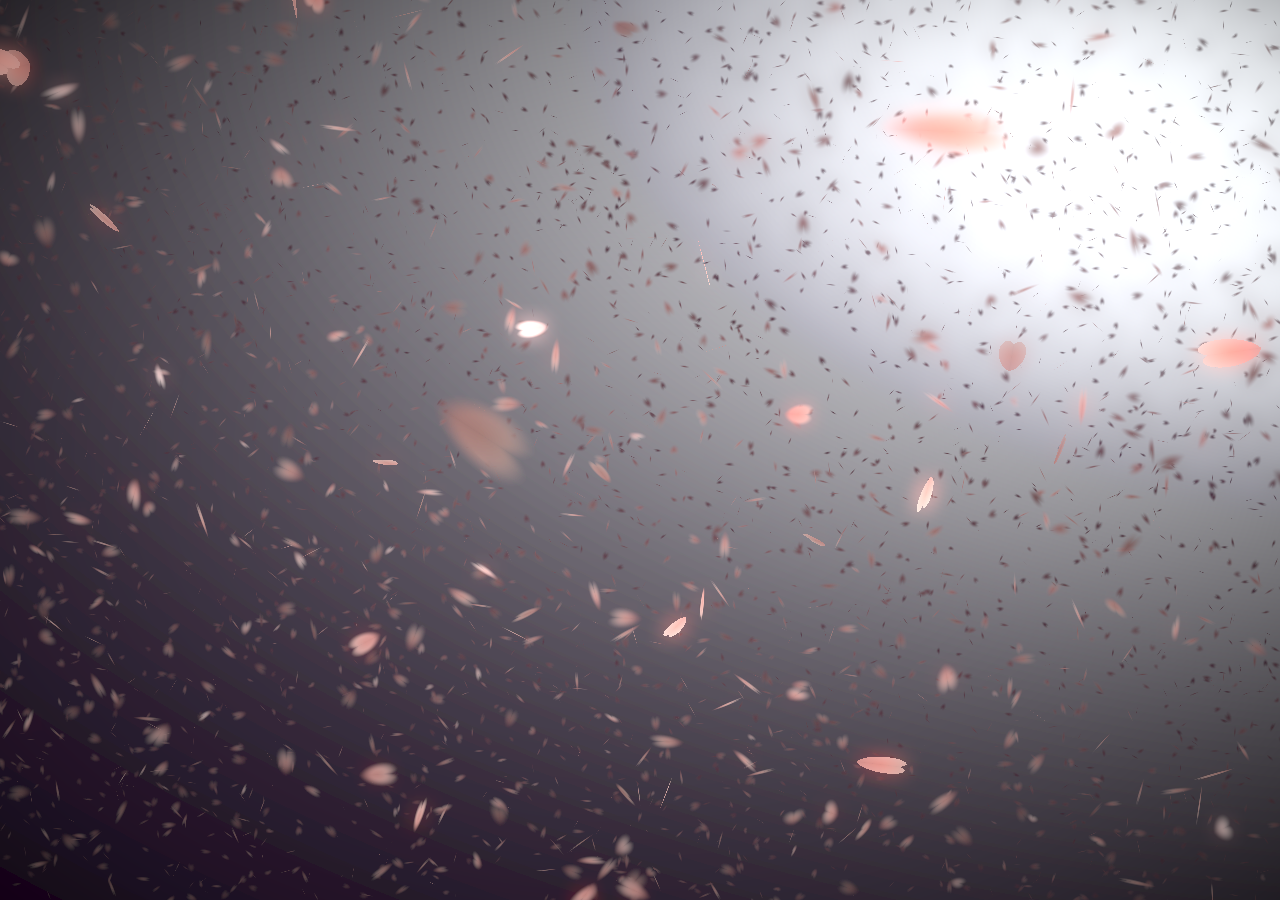
==== commit 0de9bea8: "2022/  1.0" ====
--- a/index.html
+++ b/index.html
@@ -1,23 +1,12 @@
 <!DOCTYPE html><html><head><meta charset="utf-8"> 
-  <title>残月引导页 - 我见云 心念你</title> 
+  <title>残月个人引导页 - 我见云 心念你 </title> 
   <meta name="description" content="那些暗潮汹涌的 见不得人的 无法诉之于口的才是我真正的生活|关键词：Suinian,Nianbroken"> 
   <meta http-equiv="content-language" content="zh-cn"> 
   <meta name="sogou_site_verification" content="rgnwSWoy6h"> 
+  <meta name="viewport" content="width=device-width, initial-scale=1, user-scalable=no"> 
+  <link rel="stylesheet" href="css/main.css">
   <link rel="shortcut icon" href="favicon.ico"> 
-  <meta name="viewport" content="width=device-width, initial-scale=1, user-scalable=no"> 
-  <link rel="stylesheet" href="css/main.css"> 
-  <noscript> 
-   <link rel="stylesheet" href="assets/css/noscript.css" /> 
-  </noscript>
-  <script>
-(function(){
-var el = document.createElement("script");
-el.src = "https://sf1-scmcdn-tos.pstatp.com/goofy/ttzz/push.js?3846f0c304ef5ba1817ca3b258342c033d4d4550cb17d9e0633077dc90f34c9969f36dd6618d3cb6a237138e738e1fec1477cb16469bcbc8cbd5d5dc47b5e87a4332a3a32cfaf65052e08e6cdbac8463";
-el.id = "ttzz";
-var s = document.getElementsByTagName("script")[0];
-s.parentNode.insertBefore(el, s);
-})(window)
-</script>
+  <link rel="stylesheet" href="assets/css/noscript.css" />
  </head> 
  <body class="is-preload"> 
   <!-- Wrapper --> 
@@ -30,14 +19,14 @@
     <div class="content"> 
      <div class="inner"> 
       <h1>残月引导页</h1> 
-      <p>她只是途经我留下了星火&nbsp;而我却任凭它焚烧了我整个荒原</p>
+      <p>她只是途径我留下了星火&nbsp;而我却任凭它焚烧了我整个荒原</p>
      </div> 
     </div> 
     <nav> 
      <ul> 
-      <li> <a target="_blank" href="/Tx">头像阁</a></li> 
-      <li> <a target="_blank" href="/canyue">残月影视</a></li> 
-      <li> <a target="_blank" href="/canyuejx">残月解析</a></li> 
+      <li> <a target="_blank" href="/weihu">头像阁</a></li> 
+      <li> <a target="_blank" href="http://canyue.epizy.com">残月影视</a></li> 
+      <li> <a target="_blank" href="http://canyue.synergize.co">残月博客</a></li> 
       <li> <a target="_blank" href="/Yanhua">烟花模拟</a></li>
       <!--<li><a href="#elements">Elements</a></li>--> 
      </ul> 
@@ -50,7 +39,6 @@
 		var mydate = new Date();
 		document.writeln("Copyright&nbsp;&copy;&nbsp;2021 - "+mydate.getFullYear()+'&nbsp;残月引导页<br />All&nbsp;Rights&nbsp;Reserved');</script></p> 
 	<p class="copyright">你在阳光下盛放 而我在阴郁的天空下自得其乐</p> 
-    <p class="copyright"><script type="text/javascript">document.write(unescape("%3Cspan id='cnzz_stat_icon_1279894995'%3E%3C/span%3E%3Cscript src='https://s4.cnzz.com/z_stat.php%3Fid%3D1279894995' type='text/javascript'%3E%3C/script%3E"));</script></p>
     <p class="copyright"> <a target="_blank" href="https://qm.qq.com/cgi-bin/qm/qr?k=XfNLAc1YgfT_VcKbaPUrc5J4elTh4T1I&noverify=0"> <img src="img/qq.svg" width="30" alt="QQ" title="QQ">&nbsp;&nbsp;</a> <a target="_blank" href="1771245847@qq.com"> <img src="img/mail.svg" width="30" alt="Mail" title="Mail">&nbsp;&nbsp;</a> <a target="_blank" href="/img/wx.png"> <img src="img/money_receiving_QR_code.svg" width="30" alt="给我打钱" title="给我打钱">&nbsp;&nbsp;</a> <a target="_blank" href="https://github.com/1771245847"> <img src="img/github.svg" width="30" alt="Github" title="Github">&nbsp;&nbsp;</a></a> </p> 
    </footer> 
   </div> 
@@ -1161,4 +1149,4 @@
 })(window, 'equestAnimationFrame');
 </script>  
  
-</body></html>+</body></html>
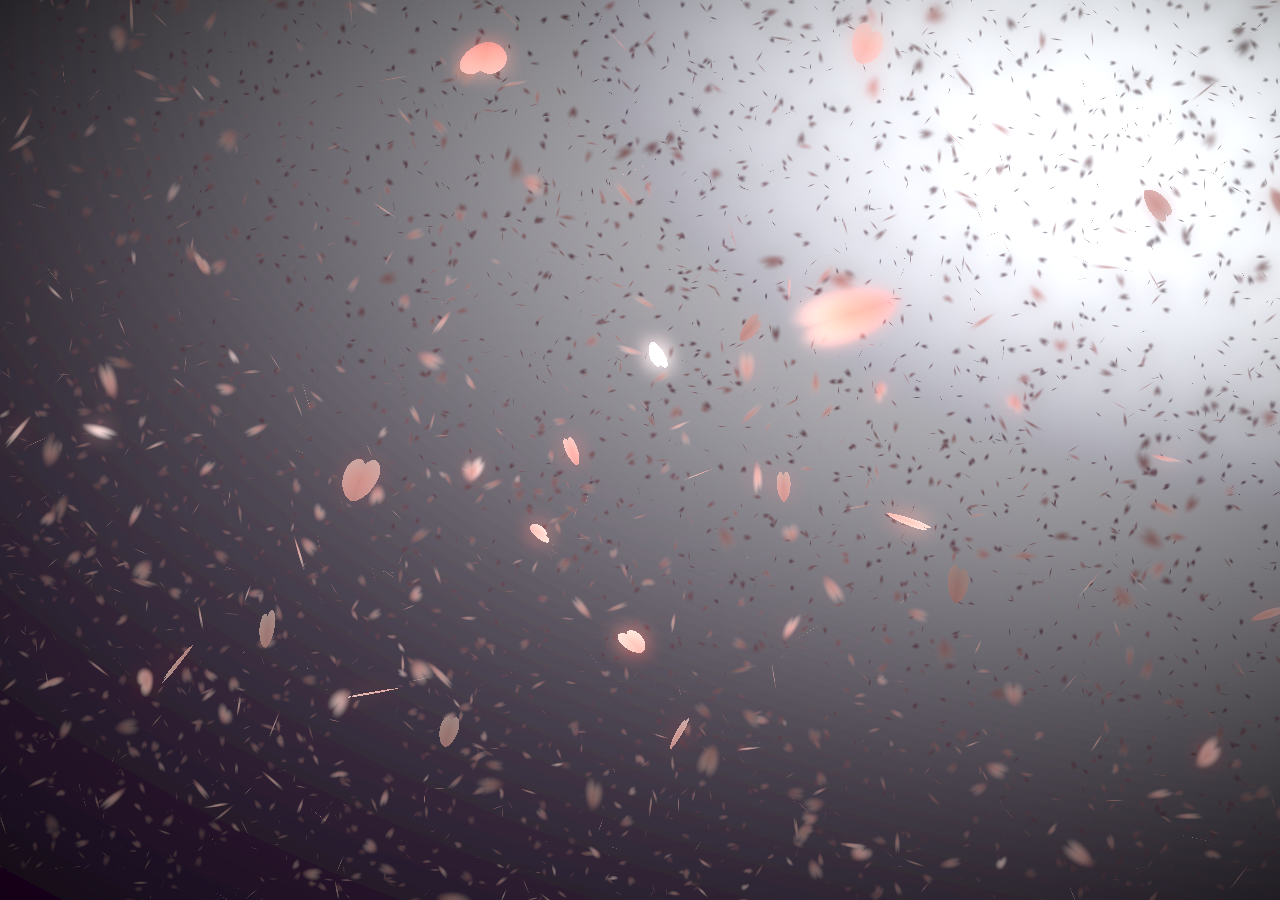
==== commit 3829ff28: "2022-11-28" ====
--- a/index.html
+++ b/index.html
@@ -34,7 +34,7 @@
    </header> 
    <!-- Footer --> 
    <footer id="footer"> 
-    <p class="copyright">您的IP：<script src="https://pv.sohu.com/cityjson?ie=utf-8"></script><script type="text/javascript">document.write(returnCitySN["cip"])</script></p> 
+    <p class="copyright">一言：<script src="https://v1.jinrishici.com/rensheng.txt"></script><script type="text/javascript">document.write(returnCitySN["cip"])</script></p> 
     <p class="copyright"><script>
 		var mydate = new Date();
 		document.writeln("Copyright&nbsp;&copy;&nbsp;2021 - "+mydate.getFullYear()+'&nbsp;残月引导页<br />All&nbsp;Rights&nbsp;Reserved');</script></p> 
@@ -1147,6 +1147,7 @@
 (function (w, r) {
     w['r'+r] = w['r'+r] || w['webkitR'+r] || w['mozR'+r] || w['msR'+r] || w['oR'+r] || function(c){ w.setTimeout(c, 1000 / 60); };
 })(window, 'equestAnimationFrame');
-</script>  
- 
-</body></html>
+</script>
+
+</body>
+</html>
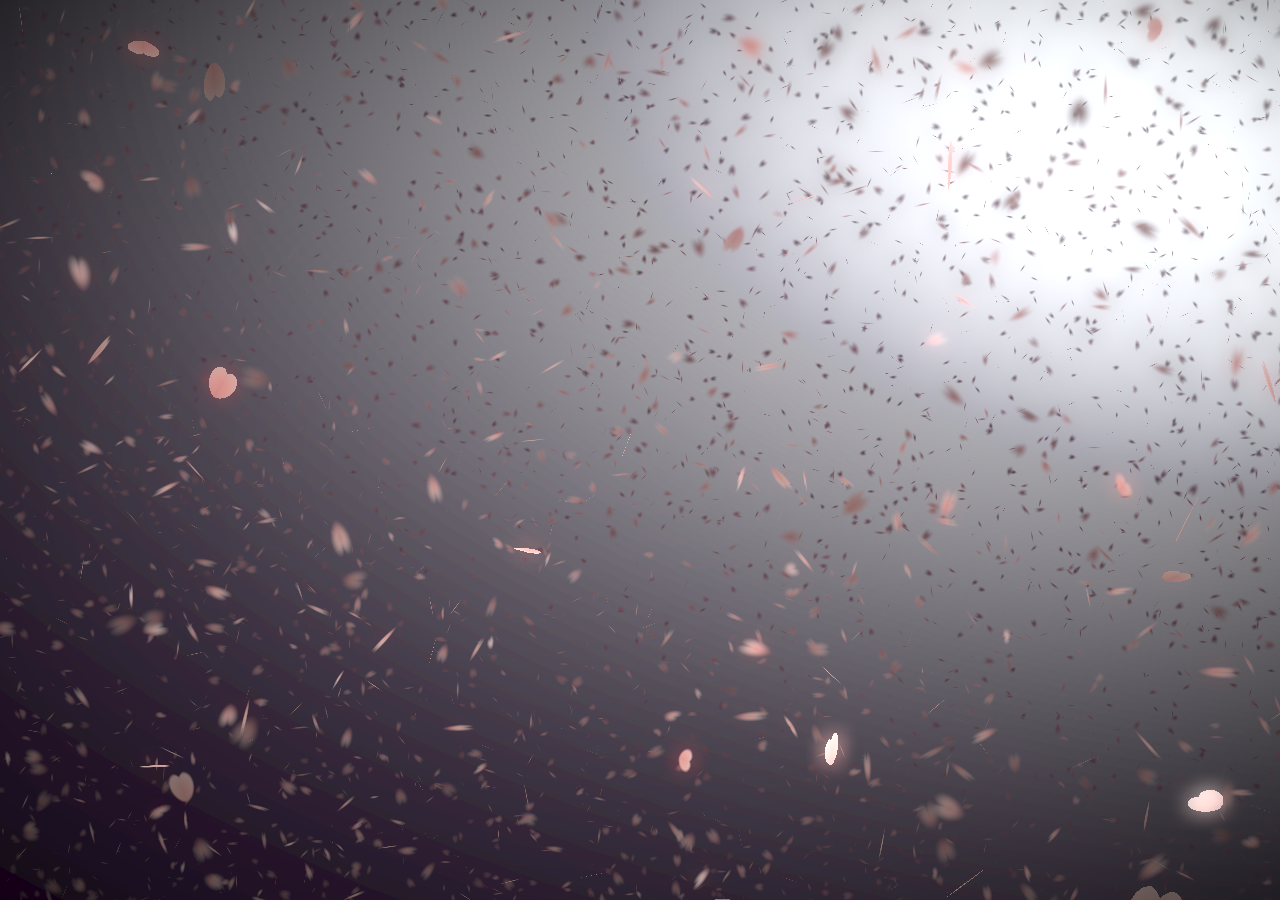
==== commit b1f48bcd: "2022-11-28  更新" ====
--- a/index.html
+++ b/index.html
@@ -5,7 +5,7 @@
   <meta name="sogou_site_verification" content="rgnwSWoy6h"> 
   <meta name="viewport" content="width=device-width, initial-scale=1, user-scalable=no"> 
   <link rel="stylesheet" href="css/main.css">
-  <link rel="shortcut icon" href="favicon.ico"> 
+  <link rel="shortcut icon" href="https://www.imooc.com/static/wap/static/favicon.ico"> 
   <link rel="stylesheet" href="assets/css/noscript.css" />
  </head> 
  <body class="is-preload"> 
@@ -28,17 +28,16 @@
       <li> <a target="_blank" href="http://canyue.epizy.com">残月影视</a></li> 
       <li> <a target="_blank" href="http://canyue.synergize.co">残月博客</a></li> 
       <li> <a target="_blank" href="/Yanhua">烟花模拟</a></li>
-      <!--<li><a href="#elements">Elements</a></li>--> 
      </ul> 
     </nav> 
    </header> 
    <!-- Footer --> 
    <footer id="footer"> 
-    <p class="copyright">一言：<script src="https://v1.jinrishici.com/rensheng.txt"></script><script type="text/javascript">document.write(returnCitySN["cip"])</script></p> 
+    <p class="copyright">一言：<script src="https://v1.hitokoto.cn"></script><script type="text/javascript">document.write(returnCitySN["cip"])</script></p> 
     <p class="copyright"><script>
 		var mydate = new Date();
 		document.writeln("Copyright&nbsp;&copy;&nbsp;2021 - "+mydate.getFullYear()+'&nbsp;残月引导页<br />All&nbsp;Rights&nbsp;Reserved');</script></p> 
-	<p class="copyright">你在阳光下盛放 而我在阴郁的天空下自得其乐</p> 
+	<p class="copyright">I will wait for you 我会一直等你</p> 
     <p class="copyright"> <a target="_blank" href="https://qm.qq.com/cgi-bin/qm/qr?k=XfNLAc1YgfT_VcKbaPUrc5J4elTh4T1I&noverify=0"> <img src="img/qq.svg" width="30" alt="QQ" title="QQ">&nbsp;&nbsp;</a> <a target="_blank" href="1771245847@qq.com"> <img src="img/mail.svg" width="30" alt="Mail" title="Mail">&nbsp;&nbsp;</a> <a target="_blank" href="/img/wx.png"> <img src="img/money_receiving_QR_code.svg" width="30" alt="给我打钱" title="给我打钱">&nbsp;&nbsp;</a> <a target="_blank" href="https://github.com/1771245847"> <img src="img/github.svg" width="30" alt="Github" title="Github">&nbsp;&nbsp;</a></a> </p> 
    </footer> 
   </div> 
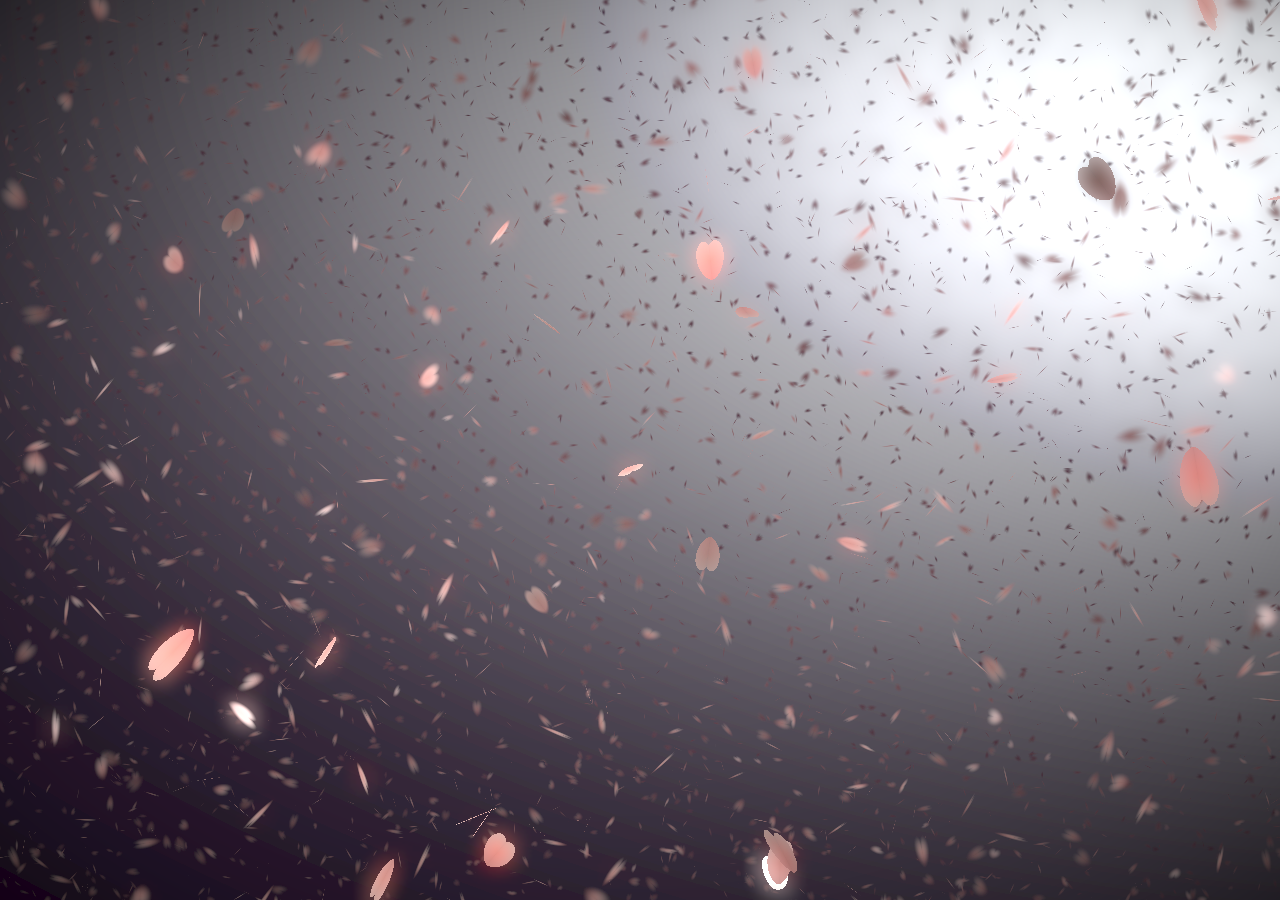
==== commit 6c301ccd: "Update 10/5" ====
--- a/index.html
+++ b/index.html
@@ -1,8 +1,8 @@
 <!DOCTYPE html><html><head><meta charset="utf-8"> 
-  <title>残月个人引导页 - 我见云 心念你 </title> 
-  <meta name="description" content="那些暗潮汹涌的 见不得人的 无法诉之于口的才是我真正的生活|关键词：Suinian,Nianbroken"> 
+  <title>残月引导页</title> 
+  <meta name="description" content="个人引导页 残月引导页"> 
   <meta http-equiv="content-language" content="zh-cn"> 
-  <meta name="sogou_site_verification" content="rgnwSWoy6h"> 
+  <meta name="sogou_site_verification" content="1771245847"> 
   <meta name="viewport" content="width=device-width, initial-scale=1, user-scalable=no"> 
   <link rel="stylesheet" href="css/main.css">
   <link rel="shortcut icon" href="https://www.imooc.com/static/wap/static/favicon.ico"> 
@@ -14,7 +14,7 @@
    <!-- Header --> 
    <header id="header"> 
     <div class="icon"> 
-     <img src="img/icon-fa-gem.png" alt="残月引导页" title="残月个人引导页" class="logo"> 
+     <img src="img/head.png" alt="残月引导页" title="残月个人引导页" class="logo"> 
     </div> 
     <div class="content"> 
      <div class="inner"> 
@@ -24,21 +24,22 @@
     </div> 
     <nav> 
      <ul> 
-      <li> <a target="_blank" href="/weihu">头像阁</a></li> 
+      <li> <a target="_blank" href="/Base64">Base64</a></li> 
       <li> <a target="_blank" href="http://canyue.epizy.com">残月影视</a></li> 
       <li> <a target="_blank" href="http://canyue.synergize.co">残月博客</a></li> 
       <li> <a target="_blank" href="/Yanhua">烟花模拟</a></li>
+      <li> <a target="_blank" href="/weihu">待添加</a></li> 
      </ul> 
     </nav> 
    </header> 
    <!-- Footer --> 
    <footer id="footer"> 
-    <p class="copyright">一言：<script src="https://v1.hitokoto.cn"></script><script type="text/javascript">document.write(returnCitySN["cip"])</script></p> 
+    <p class="copyright"><script src="https://v1.hitokoto.cn"></script><script type="text/javascript">document.write(returnCitySN["cip"])</script></p> 
     <p class="copyright"><script>
 		var mydate = new Date();
 		document.writeln("Copyright&nbsp;&copy;&nbsp;2021 - "+mydate.getFullYear()+'&nbsp;残月引导页<br />All&nbsp;Rights&nbsp;Reserved');</script></p> 
 	<p class="copyright">I will wait for you 我会一直等你</p> 
-    <p class="copyright"> <a target="_blank" href="https://qm.qq.com/cgi-bin/qm/qr?k=XfNLAc1YgfT_VcKbaPUrc5J4elTh4T1I&noverify=0"> <img src="img/qq.svg" width="30" alt="QQ" title="QQ">&nbsp;&nbsp;</a> <a target="_blank" href="1771245847@qq.com"> <img src="img/mail.svg" width="30" alt="Mail" title="Mail">&nbsp;&nbsp;</a> <a target="_blank" href="/img/wx.png"> <img src="img/money_receiving_QR_code.svg" width="30" alt="给我打钱" title="给我打钱">&nbsp;&nbsp;</a> <a target="_blank" href="https://github.com/1771245847"> <img src="img/github.svg" width="30" alt="Github" title="Github">&nbsp;&nbsp;</a></a> </p> 
+    <p class="copyright"> <a target="_blank" href="https://qm.qq.com/cgi-bin/qm/qr?k=XfNLAc1YgfT_VcKbaPUrc5J4elTh4T1I&noverify=0"> <img src="img/qq.svg" width="30" alt="QQ" title="QQ">&nbsp;&nbsp;</a> <a target="_blank" href="mailto:1771245847@qq.com"> <img src="img/mail.svg" width="30" alt="Mail" title="Mail">&nbsp;&nbsp;</a> <a target="_blank" href="/img/wx.jpg"> <img src="img/money_receiving_QR_code.svg" width="30" alt="给我打钱" title="给我打钱">&nbsp;&nbsp;</a> <a target="_blank" href="https://github.com/1771245847"> <img src="img/github.svg" width="30" alt="Github" title="Github">&nbsp;&nbsp;</a></a> </p> 
    </footer> 
   </div> 
   <canvas id="sakura" style="z-index: 2;
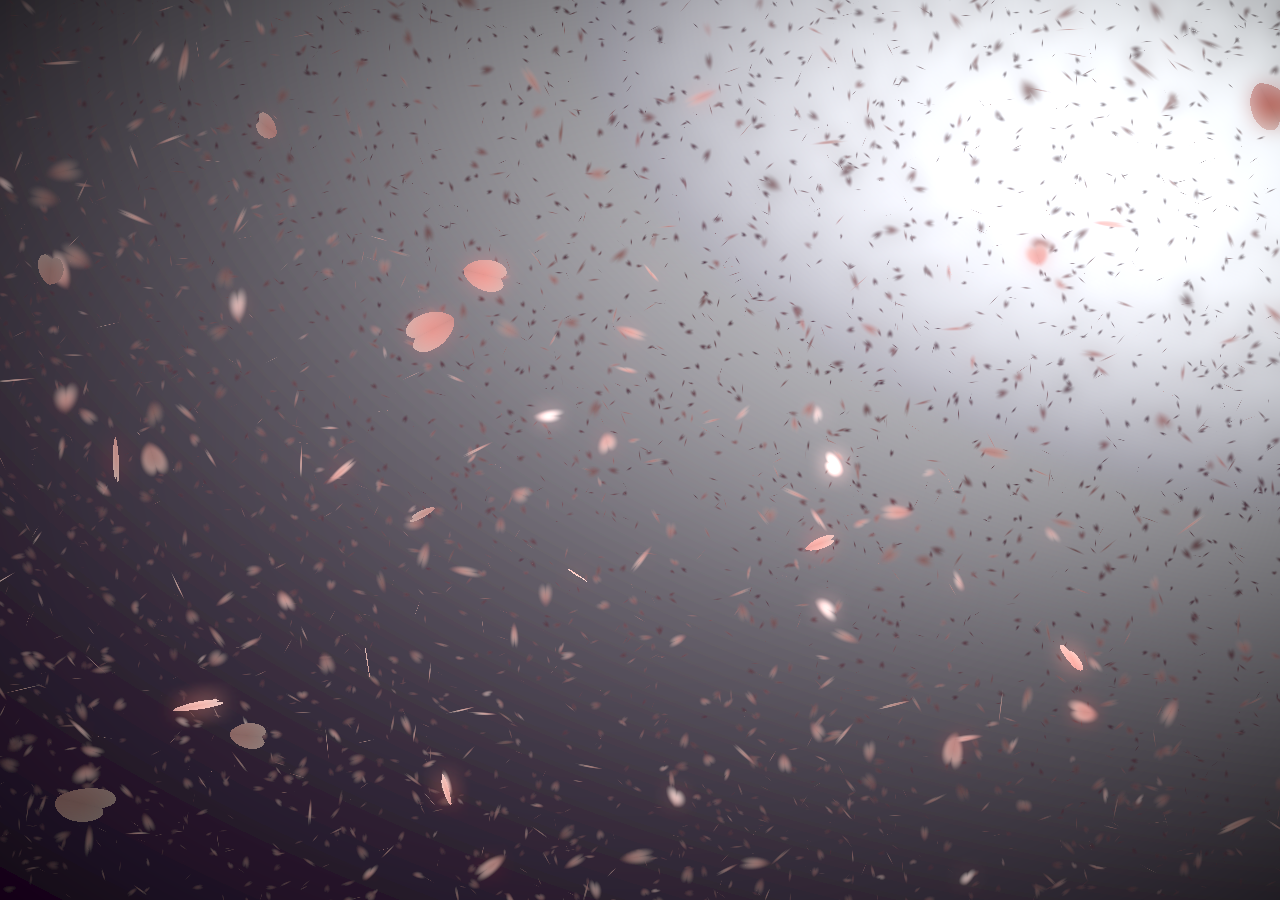
==== commit 53bc5d80: "2024/2/21" ====
--- a/index.html
+++ b/index.html
@@ -5,7 +5,7 @@
   <meta name="sogou_site_verification" content="1771245847"> 
   <meta name="viewport" content="width=device-width, initial-scale=1, user-scalable=no"> 
   <link rel="stylesheet" href="css/main.css">
-  <link rel="shortcut icon" href="https://www.imooc.com/static/wap/static/favicon.ico"> 
+  <link rel="shortcut icon" href="favicon.ico"> 
   <link rel="stylesheet" href="assets/css/noscript.css" />
  </head> 
  <body class="is-preload"> 
@@ -14,7 +14,7 @@
    <!-- Header --> 
    <header id="header"> 
     <div class="icon"> 
-     <img src="img/head.png" alt="残月引导页" title="残月个人引导页" class="logo"> 
+     <img src="http://q2.qlogo.cn/headimg_dl?dst_uin=482884535&spec=100" alt="残月引导页" title="残月个人引导页" class="logo"> 
     </div> 
     <div class="content"> 
      <div class="inner"> 
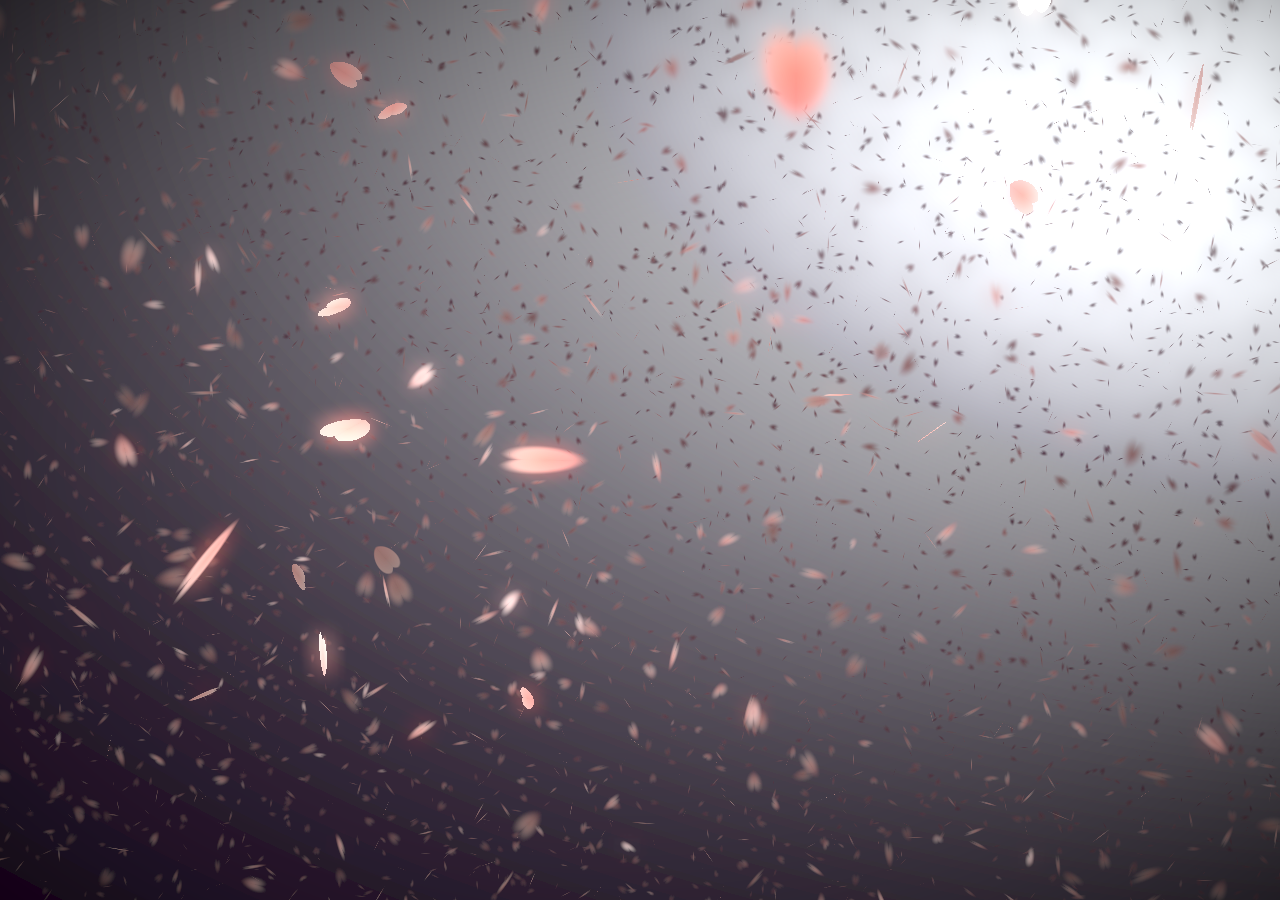
==== commit cc0f710b: "Update index.html" ====
--- a/index.html
+++ b/index.html
@@ -28,7 +28,6 @@
       <li> <a target="_blank" href="http://canyue.epizy.com">残月影视</a></li> 
       <li> <a target="_blank" href="http://canyue.synergize.co">残月博客</a></li> 
       <li> <a target="_blank" href="/Yanhua">烟花模拟</a></li>
-      <li> <a target="_blank" href="/weihu">待添加</a></li> 
      </ul> 
     </nav> 
    </header> 
@@ -39,7 +38,7 @@
 		var mydate = new Date();
 		document.writeln("Copyright&nbsp;&copy;&nbsp;2021 - "+mydate.getFullYear()+'&nbsp;残月引导页<br />All&nbsp;Rights&nbsp;Reserved');</script></p> 
 	<p class="copyright">I will wait for you 我会一直等你</p> 
-    <p class="copyright"> <a target="_blank" href="https://qm.qq.com/cgi-bin/qm/qr?k=XfNLAc1YgfT_VcKbaPUrc5J4elTh4T1I&noverify=0"> <img src="img/qq.svg" width="30" alt="QQ" title="QQ">&nbsp;&nbsp;</a> <a target="_blank" href="mailto:1771245847@qq.com"> <img src="img/mail.svg" width="30" alt="Mail" title="Mail">&nbsp;&nbsp;</a> <a target="_blank" href="/img/wx.jpg"> <img src="img/money_receiving_QR_code.svg" width="30" alt="给我打钱" title="给我打钱">&nbsp;&nbsp;</a> <a target="_blank" href="https://github.com/1771245847"> <img src="img/github.svg" width="30" alt="Github" title="Github">&nbsp;&nbsp;</a></a> </p> 
+    <p class="copyright"> <a target="_blank" href="https://qm.qq.com/cgi-bin/qm/qr?k=XfNLAc1YgfT_VcKbaPUrc5J4elTh4T1I&noverify=0"> <img src="img/qq.svg" width="30" alt="QQ" title="QQ">&nbsp;&nbsp;</a> <a target="_blank" href="mailto:1771245847@qq.com"> <img src="img/mail.svg" width="30" alt="Mail" title="Mail">&nbsp;&nbsp;</a> <a target="_blank" href="/img/wx.jpg"> <img src="img/money.svg" width="30" alt="给我打钱" title="给我打钱">&nbsp;&nbsp;</a> <a target="_blank" href="https://github.com/1771245847"> <img src="img/github.svg" width="30" alt="Github" title="Github">&nbsp;&nbsp;</a></a> </p> 
    </footer> 
   </div> 
   <canvas id="sakura" style="z-index: 2;
